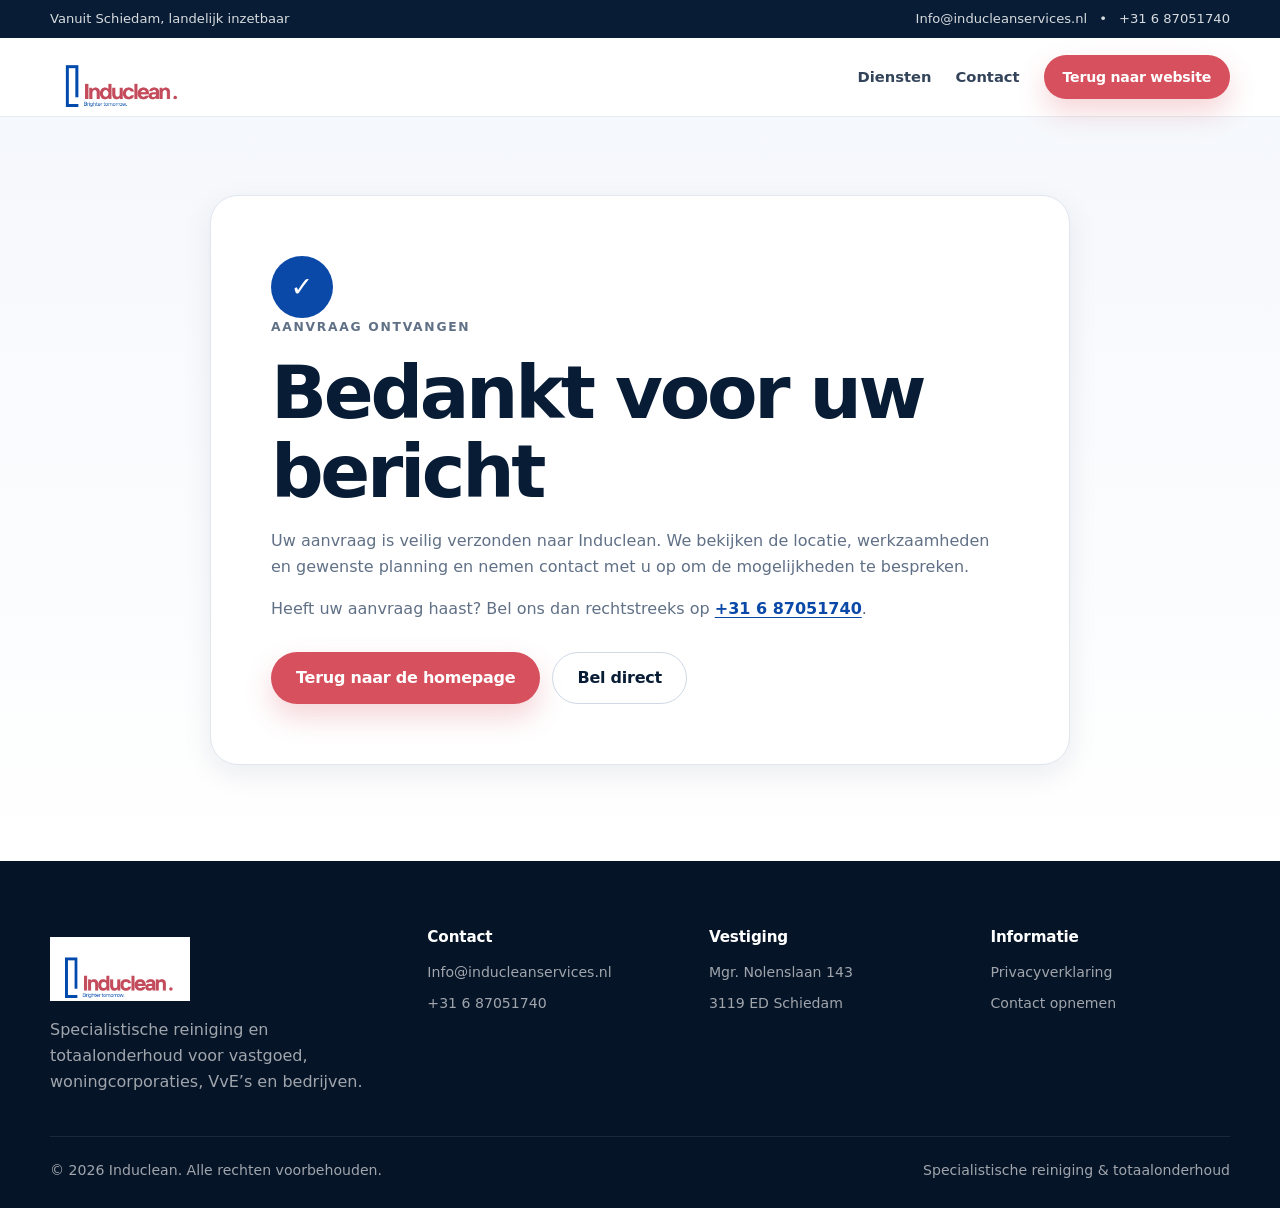
==== bedankt.html @ 6f1c7cc9 "Voeg dienstpagina's en echt formulier toe Vijf dienstpagina's, formulierflow, privacyverklaring, sit" ====
<!doctype html>
<html lang="nl">
<head>
  <meta charset="utf-8">
  <meta name="viewport" content="width=device-width, initial-scale=1">
  <title>Bedankt voor uw aanvraag | Induclean</title>
  <meta name="description" content="Uw aanvraag is ontvangen door Induclean.">
  <meta name="robots" content="noindex, nofollow">
  <meta name="theme-color" content="#083f98">
  <link rel="icon" href="assets/induclean-logo.png" type="image/png">
  <link rel="stylesheet" href="styles.css">
</head>
<body>
  <a class="skip-link" href="#main">Ga naar de inhoud</a>

  <div class="topbar">
    <div class="container topbar-inner">
      <span>Vanuit Schiedam, landelijk inzetbaar</span>
      <div>
        <a href="mailto:info@inducleanservices.nl">Info@inducleanservices.nl</a>
        <span aria-hidden="true">•</span>
        <a href="tel:+31687051740">+31 6 87051740</a>
      </div>
    </div>
  </div>

  <header class="site-header" id="top">
    <nav class="navbar container" aria-label="Hoofdnavigatie">
      <a class="brand" href="index.html" aria-label="Induclean home">
        <img src="assets/induclean-logo.png" width="240" height="110" alt="Induclean">
      </a>
      <button class="menu-toggle" type="button" aria-label="Menu openen" aria-expanded="false" aria-controls="main-menu">
        <span></span><span></span><span></span>
      </button>
      <div class="nav-links" id="main-menu">
        <a href="index.html#diensten">Diensten</a>
        <a href="index.html#contact">Contact</a>
        <a class="btn btn-small btn-primary" href="index.html">Terug naar website</a>
      </div>
    </nav>
  </header>

  <main class="subpage-main" id="main">
    <div class="container">
      <article class="subpage-card">
        <div class="success-mark" aria-hidden="true">✓</div>
        <p class="eyebrow">Aanvraag ontvangen</p>
        <h1>Bedankt voor uw bericht</h1>
        <p>Uw aanvraag is veilig verzonden naar Induclean. We bekijken de locatie, werkzaamheden en gewenste planning en nemen contact met u op om de mogelijkheden te bespreken.</p>
        <p>Heeft uw aanvraag haast? Bel ons dan rechtstreeks op <a href="tel:+31687051740">+31 6 87051740</a>.</p>
        <div class="subpage-actions">
          <a class="btn btn-primary" href="index.html">Terug naar de homepage</a>
          <a class="btn btn-secondary" href="tel:+31687051740">Bel direct</a>
        </div>
      </article>
    </div>
  </main>

  <footer class="site-footer">
    <div class="container footer-grid">
      <div class="footer-about">
        <a class="brand footer-brand" href="index.html" aria-label="Induclean home">
          <img src="assets/induclean-logo.png" width="240" height="110" alt="Induclean">
        </a>
        <p>Specialistische reiniging en totaalonderhoud voor vastgoed, woningcorporaties, VvE’s en bedrijven.</p>
      </div>
      <div>
        <h3>Contact</h3>
        <a href="mailto:info@inducleanservices.nl">Info@inducleanservices.nl</a>
        <a href="tel:+31687051740">+31 6 87051740</a>
      </div>
      <div>
        <h3>Vestiging</h3>
        <span>Mgr. Nolenslaan 143</span>
        <span>3119 ED Schiedam</span>
      </div>
      <div>
        <h3>Informatie</h3>
        <a href="privacy.html">Privacyverklaring</a>
        <a href="index.html#contact">Contact opnemen</a>
      </div>
    </div>
    <div class="container footer-bottom">
      <span>© <span id="year"></span> Induclean. Alle rechten voorbehouden.</span>
      <span>Specialistische reiniging & totaalonderhoud</span>
    </div>
  </footer>

  <a class="mobile-call" href="tel:+31687051740" aria-label="Bel Induclean">Bel direct</a>
  <script src="script.js"></script>
</body>
</html>
---- styles.css ----
:root {
  --blue: #0a49a8;
  --blue-dark: #07377f;
  --blue-soft: #eaf2ff;
  --red: #d6505d;
  --red-dark: #b93d49;
  --navy: #081d35;
  --ink: #14253a;
  --muted: #607086;
  --line: #dfe6ef;
  --surface: #f5f8fc;
  --white: #ffffff;
  --shadow-sm: 0 10px 30px rgba(8, 29, 53, 0.08);
  --shadow-lg: 0 30px 70px rgba(8, 29, 53, 0.16);
  --radius: 24px;
}

* { box-sizing: border-box; }

html { scroll-behavior: smooth; }

body {
  margin: 0;
  color: var(--ink);
  background: var(--white);
  font-family: Inter, ui-sans-serif, system-ui, -apple-system, BlinkMacSystemFont, "Segoe UI", sans-serif;
  line-height: 1.62;
  -webkit-font-smoothing: antialiased;
}

body.menu-open { overflow: hidden; }
a { color: inherit; text-decoration: none; }
img { display: block; max-width: 100%; }
button, input, select, textarea { font: inherit; }
section[id], article[id] { scroll-margin-top: 120px; }

.container {
  width: min(1180px, calc(100% - 48px));
  margin-inline: auto;
}

.section { padding: 104px 0; }

.skip-link {
  position: fixed;
  z-index: 100;
  top: 12px;
  left: 12px;
  transform: translateY(-150%);
  padding: 10px 16px;
  border-radius: 10px;
  color: var(--white);
  background: var(--navy);
}

.skip-link:focus { transform: translateY(0); }

.topbar {
  color: rgba(255, 255, 255, 0.84);
  background: var(--navy);
  font-size: 0.82rem;
}

.topbar-inner {
  min-height: 38px;
  display: flex;
  align-items: center;
  justify-content: space-between;
  gap: 18px;
}

.topbar-inner div { display: flex; align-items: center; gap: 12px; }
.topbar a:hover { color: var(--white); }

.site-header {
  position: sticky;
  z-index: 50;
  top: 0;
  border-bottom: 1px solid rgba(223, 230, 239, 0.8);
  background: rgba(255, 255, 255, 0.94);
  backdrop-filter: blur(16px);
  transition: box-shadow 180ms ease;
}

.site-header.scrolled { box-shadow: 0 10px 35px rgba(8, 29, 53, 0.08); }

.navbar {
  min-height: 78px;
  display: flex;
  align-items: center;
  justify-content: space-between;
  gap: 30px;
}

.brand {
  width: 145px;
  height: auto;
  display: flex;
  align-items: center;
  flex: 0 0 auto;
}

.brand img { width: 100%; height: auto; }

.nav-links {
  display: flex;
  align-items: center;
  gap: 24px;
  color: #33445a;
  font-size: 0.92rem;
  font-weight: 750;
}

.nav-links a:not(.btn) { position: relative; }
.nav-links a:not(.btn)::after {
  content: "";
  position: absolute;
  left: 0;
  right: 100%;
  bottom: -6px;
  height: 2px;
  background: var(--red);
  transition: right 180ms ease;
}

.nav-links a:not(.btn):hover::after { right: 0; }

.menu-toggle {
  display: none;
  width: 44px;
  height: 44px;
  padding: 10px;
  border: 0;
  border-radius: 12px;
  background: var(--surface);
  cursor: pointer;
}

.menu-toggle span {
  display: block;
  width: 24px;
  height: 2px;
  margin: 5px 0;
  border-radius: 999px;
  background: var(--navy);
  transition: transform 180ms ease, opacity 180ms ease;
}

.menu-toggle[aria-expanded="true"] span:nth-child(1) { transform: translateY(7px) rotate(45deg); }
.menu-toggle[aria-expanded="true"] span:nth-child(2) { opacity: 0; }
.menu-toggle[aria-expanded="true"] span:nth-child(3) { transform: translateY(-7px) rotate(-45deg); }

.btn {
  min-height: 52px;
  padding: 0 24px;
  border: 1px solid transparent;
  border-radius: 999px;
  display: inline-flex;
  align-items: center;
  justify-content: center;
  gap: 9px;
  font-weight: 800;
  letter-spacing: -0.015em;
  cursor: pointer;
  transition: transform 180ms ease, box-shadow 180ms ease, background 180ms ease;
}

.btn:hover { transform: translateY(-2px); }
.btn-primary { color: var(--white); background: var(--red); box-shadow: 0 13px 28px rgba(214, 80, 93, 0.24); }
.btn-primary:hover { background: var(--red-dark); box-shadow: 0 16px 34px rgba(214, 80, 93, 0.3); }
.btn-secondary { border-color: #cfd9e6; color: var(--navy); background: rgba(255, 255, 255, 0.8); }
.btn-secondary:hover { border-color: var(--blue); background: var(--white); }
.btn-small { min-height: 44px; padding-inline: 18px; font-size: 0.88rem; }
.btn-icon { font-size: 1.1rem; }

.eyebrow {
  margin: 0 0 15px;
  color: var(--blue);
  font-size: 0.77rem;
  font-weight: 850;
  letter-spacing: 0.14em;
  text-transform: uppercase;
}

h1, h2, h3 {
  margin: 0;
  color: var(--navy);
  line-height: 1.08;
  letter-spacing: -0.045em;
}

h1 { font-size: clamp(3rem, 5.7vw, 5.3rem); }
h2 { font-size: clamp(2.2rem, 4vw, 3.7rem); }
h3 { font-size: 1.35rem; }

.hero {
  position: relative;
  min-height: 720px;
  display: grid;
  align-items: center;
  overflow: hidden;
  background:
    radial-gradient(circle at 0% 0%, rgba(10, 73, 168, 0.12), transparent 34%),
    linear-gradient(130deg, #ffffff 0%, #f7faff 66%, #edf4ff 100%);
}

.hero-shape {
  position: absolute;
  right: -14vw;
  top: 5%;
  width: 44vw;
  height: 44vw;
  border: 1px solid rgba(10, 73, 168, 0.13);
  border-radius: 50%;
  box-shadow: 0 0 0 70px rgba(10, 73, 168, 0.025), 0 0 0 140px rgba(10, 73, 168, 0.02);
}

.hero-grid {
  position: relative;
  z-index: 1;
  display: grid;
  grid-template-columns: 1.05fr 0.95fr;
  gap: clamp(48px, 7vw, 92px);
  align-items: center;
}

.hero-content { max-width: 680px; }
.hero h1 { max-width: 720px; }

.hero-copy {
  max-width: 660px;
  margin: 26px 0 32px;
  color: var(--muted);
  font-size: clamp(1.06rem, 1.5vw, 1.22rem);
}

.hero-actions { display: flex; gap: 12px; flex-wrap: wrap; }

.hero-points {
  margin: 30px 0 0;
  padding: 0;
  display: flex;
  flex-wrap: wrap;
  gap: 12px 22px;
  list-style: none;
  color: #40536b;
  font-size: 0.91rem;
  font-weight: 700;
}

.hero-points li { position: relative; padding-left: 20px; }
.hero-points li::before {
  content: "";
  position: absolute;
  left: 0;
  top: 0.58em;
  width: 8px;
  height: 8px;
  border-radius: 50%;
  background: var(--blue);
}

.hero-visual {
  position: relative;
  min-height: 530px;
}

.hero-visual::before {
  content: "";
  position: absolute;
  inset: 26px -24px -26px 24px;
  border-radius: 32px;
  background: var(--blue);
  opacity: 0.1;
}

.hero-visual > img {
  position: absolute;
  inset: 0;
  width: 100%;
  height: 100%;
  border-radius: 32px 32px 96px 32px;
  object-fit: cover;
  box-shadow: var(--shadow-lg);
}

.visual-card {
  position: absolute;
  z-index: 2;
  min-width: 170px;
  padding: 16px 18px;
  border: 1px solid rgba(223, 230, 239, 0.9);
  border-radius: 18px;
  background: rgba(255, 255, 255, 0.94);
  box-shadow: var(--shadow-sm);
  backdrop-filter: blur(14px);
}

.visual-card strong, .visual-card span { display: block; }
.visual-card strong { color: var(--navy); }
.visual-card span { color: var(--muted); font-size: 0.84rem; }
.visual-card-top { top: 32px; left: -42px; }
.visual-card-bottom { right: -28px; bottom: 34px; display: flex; align-items: center; gap: 10px; }
.visual-card-bottom strong { font-size: 0.9rem; }
.status-dot { width: 10px; height: 10px; border-radius: 50%; background: #21a56c; box-shadow: 0 0 0 5px rgba(33, 165, 108, 0.13); }

.service-nav { position: relative; z-index: 4; margin-top: -1px; border-top: 1px solid var(--line); border-bottom: 1px solid var(--line); background: var(--white); }
.service-nav-grid { display: grid; grid-template-columns: repeat(5, 1fr); }
.service-nav a { min-height: 92px; padding: 20px; display: flex; align-items: center; justify-content: center; gap: 10px; border-left: 1px solid var(--line); color: var(--navy); font-size: 0.94rem; font-weight: 800; text-align: center; transition: color 160ms ease, background 160ms ease; }
.service-nav a:last-child { border-right: 1px solid var(--line); }
.service-nav a:hover { color: var(--blue); background: var(--surface); }
.service-nav span { color: var(--red); font-size: 0.72rem; }

.intro-section { background: var(--white); }
.intro-grid { display: grid; grid-template-columns: 0.95fr 1.05fr; gap: clamp(44px, 8vw, 110px); align-items: start; }
.intro-copy p { margin: 0; color: var(--muted); font-size: 1.08rem; }
.intro-copy p + p { margin-top: 18px; }

.services-section { background: var(--surface); }

.section-heading {
  margin-bottom: 48px;
  display: grid;
  grid-template-columns: 1.15fr 0.85fr;
  gap: 60px;
  align-items: end;
}

.section-heading > p { margin: 0 0 4px; color: var(--muted); font-size: 1.05rem; }

.services-grid {
  display: grid;
  grid-template-columns: repeat(6, 1fr);
  gap: 18px;
}

.service-card {
  grid-column: span 2;
  min-height: 410px;
  padding: 30px;
  display: flex;
  flex-direction: column;
  justify-content: space-between;
  gap: 34px;
  border: 1px solid var(--line);
  border-radius: var(--radius);
  background: var(--white);
  box-shadow: 0 7px 22px rgba(8, 29, 53, 0.04);
}

.service-card:nth-child(4), .service-card:nth-child(5) { grid-column: span 3; }
.service-card-featured { border-top: 4px solid var(--blue); }
.service-card-dark { color: rgba(255,255,255,0.76); background: var(--navy); border-color: var(--navy); }
.service-card-dark h3 { color: var(--white); }

.service-number {
  width: 48px;
  height: 48px;
  display: grid;
  place-items: center;
  border-radius: 14px;
  color: var(--blue);
  background: var(--blue-soft);
  font-size: 0.8rem;
  font-weight: 900;
}

.service-card-dark .service-number { color: var(--white); background: rgba(255,255,255,0.1); }
.service-label { margin: 0 0 8px !important; color: var(--red) !important; font-size: 0.71rem !important; font-weight: 850; letter-spacing: 0.12em; text-transform: uppercase; }
.service-card h3 { margin-bottom: 14px; font-size: 1.6rem; }
.service-card p { margin: 0 0 18px; color: var(--muted); }
.service-card-dark p { color: rgba(255,255,255,0.7); }
.service-card ul { margin: 0; padding: 0; display: grid; gap: 8px; list-style: none; }
.service-card li { position: relative; padding-left: 20px; color: #43556b; font-size: 0.92rem; }
.service-card-dark li { color: rgba(255,255,255,0.78); }
.service-card li::before { content: ""; position: absolute; left: 0; top: 0.63em; width: 7px; height: 7px; border-radius: 50%; background: var(--red); }
.service-card .card-link { margin-top: 22px; color: var(--blue); font-size: 0.9rem; }
.service-card-dark .card-link { color: var(--white); }

.photo-story { background: var(--white); }
.photo-story-grid { min-height: 620px; display: grid; grid-template-columns: 1.35fr 0.65fr; gap: 18px; }
.photo-large, .photo-small-stack > div { position: relative; overflow: hidden; border-radius: 28px; }
.photo-large img, .photo-small-stack img { width: 100%; height: 100%; object-fit: cover; transition: transform 500ms ease; }
.photo-large:hover img, .photo-small-stack > div:hover img { transform: scale(1.025); }
.photo-small-stack { display: grid; grid-template-rows: 1fr 1fr; gap: 18px; }
.photo-small-stack > div { min-height: 0; }
.photo-small-stack span, .photo-caption { position: absolute; left: 18px; right: 18px; bottom: 18px; padding: 12px 14px; border: 1px solid rgba(255,255,255,0.25); border-radius: 14px; color: var(--white); background: rgba(8,29,53,0.75); backdrop-filter: blur(10px); font-size: 0.86rem; font-weight: 750; }
.photo-caption { left: 24px; right: auto; bottom: 24px; min-width: 220px; }
.photo-caption strong, .photo-caption span { position: static; display: block; padding: 0; border: 0; background: transparent; backdrop-filter: none; }
.photo-caption strong { font-size: 1.05rem; }
.photo-caption span { color: rgba(255,255,255,0.72); font-weight: 500; }

.audience-section { overflow: hidden; color: rgba(255,255,255,0.76); background: var(--navy); }
.audience-layout { display: grid; grid-template-columns: 0.82fr 1.18fr; gap: 70px; align-items: center; }
.audience-intro { max-width: 440px; }
.audience-intro h2 { color: var(--white); }
.audience-intro > p:not(.eyebrow) { color: rgba(255,255,255,0.65); font-size: 1.04rem; }
.text-link { margin-top: 18px; display: inline-flex; align-items: center; gap: 8px; color: var(--white); font-weight: 800; }
.text-link span { color: var(--red); }
.audience-grid { display: grid; grid-template-columns: repeat(2, 1fr); gap: 16px; }
.audience-card { min-height: 230px; padding: 25px; border: 1px solid rgba(255,255,255,0.11); border-radius: 22px; background: rgba(255,255,255,0.055); }
.audience-card.featured { background: rgba(10,73,168,0.28); border-color: rgba(120,170,241,0.26); }
.audience-card > span { display: block; margin-bottom: 44px; color: var(--red); font-size: 0.75rem; font-weight: 900; }
.audience-card h3 { color: var(--white); }
.audience-card p { margin: 12px 0 0; color: rgba(255,255,255,0.64); font-size: 0.92rem; }

.specialist-section { background: var(--white); }
.specialist-heading { margin-bottom: 40px; }
.specialist-grid { display: grid; grid-template-columns: repeat(4, 1fr); gap: 16px; }
.specialist-card { overflow: hidden; border: 1px solid var(--line); border-radius: 22px; background: var(--white); box-shadow: var(--shadow-sm); }
.specialist-card img { width: 100%; height: 220px; object-fit: cover; }
.specialist-card:nth-child(2) img { object-position: left center; }
.specialist-card:nth-child(4) img { object-position: center 80%; }
.specialist-card div { padding: 22px; }
.specialist-card h3 { font-size: 1.18rem; }
.specialist-card p { margin: 10px 0 0; color: var(--muted); font-size: 0.9rem; }
.specialist-note { margin-top: 24px; padding: 20px 24px; display: flex; align-items: center; flex-wrap: wrap; gap: 10px 16px; border-radius: 18px; background: var(--surface); color: var(--muted); font-size: 0.9rem; }
.specialist-note strong { color: var(--navy); }
.specialist-note span { position: relative; padding-left: 14px; }
.specialist-note span::before { content: ""; position: absolute; left: 0; top: 0.67em; width: 5px; height: 5px; border-radius: 50%; background: var(--red); }

.process-section { background: var(--surface); }
.process-grid { margin: 0; padding: 0; display: grid; grid-template-columns: repeat(4, 1fr); gap: 16px; list-style: none; counter-reset: steps; }
.process-grid li { min-height: 250px; padding: 26px; border: 1px solid var(--line); border-radius: 22px; background: var(--white); }
.process-grid span { width: 42px; height: 42px; margin-bottom: 42px; display: grid; place-items: center; border-radius: 50%; color: var(--white); background: var(--blue); font-size: 0.75rem; font-weight: 900; }
.process-grid h3 { font-size: 1.2rem; }
.process-grid p { margin: 10px 0 0; color: var(--muted); font-size: 0.92rem; }

.contact-section { background: linear-gradient(180deg, var(--surface), var(--white)); }
.contact-card { padding: 56px; display: grid; grid-template-columns: 0.9fr 1.1fr; gap: 64px; border-radius: 34px; color: rgba(255,255,255,0.75); background: var(--navy); box-shadow: var(--shadow-lg); }
.contact-copy h2 { color: var(--white); }
.contact-copy > p:not(.eyebrow) { margin: 20px 0 0; color: rgba(255,255,255,0.68); font-size: 1.02rem; }
.contact-details { margin-top: 30px; display: grid; grid-template-columns: repeat(2, 1fr); gap: 12px; }
.contact-details > * { min-height: 100px; padding: 16px; border: 1px solid rgba(255,255,255,0.1); border-radius: 16px; background: rgba(255,255,255,0.055); }
.contact-details span, .contact-details strong { display: block; }
.contact-details span { color: rgba(255,255,255,0.5); font-size: 0.75rem; font-weight: 750; text-transform: uppercase; letter-spacing: 0.08em; }
.contact-details strong { margin-top: 7px; color: var(--white); font-size: 0.93rem; line-height: 1.45; }
.contact-details a:hover { border-color: rgba(255,255,255,0.25); }
.certification-line { margin-top: 16px; display: flex; flex-wrap: wrap; gap: 8px; }
.certification-line span { padding: 7px 10px; border-radius: 999px; color: rgba(255,255,255,0.7); background: rgba(255,255,255,0.07); font-size: 0.74rem; font-weight: 700; }

.contact-form { padding: 28px; display: grid; gap: 15px; border-radius: 24px; color: var(--ink); background: var(--white); }
.form-row { display: grid; grid-template-columns: repeat(2, 1fr); gap: 12px; }
.contact-form label { display: grid; gap: 6px; color: var(--navy); font-size: 0.84rem; font-weight: 800; }
.contact-form input, .contact-form select, .contact-form textarea { width: 100%; border: 1px solid #d9e1eb; border-radius: 12px; padding: 12px 13px; color: var(--ink); background: var(--white); outline: none; transition: border 150ms ease, box-shadow 150ms ease; }
.contact-form textarea { resize: vertical; min-height: 118px; }
.contact-form input:focus, .contact-form select:focus, .contact-form textarea:focus { border-color: var(--blue); box-shadow: 0 0 0 4px rgba(10,73,168,0.1); }
.contact-form .btn { width: 100%; border: 0; }
.contact-form .btn:disabled { cursor: wait; opacity: 0.72; }
.form-note { margin: -2px 0 0; color: var(--muted); font-size: 0.76rem; text-align: center; }
.hp-field { display: none !important; }
.contact-form .privacy-check { display: flex; grid-template-columns: none; align-items: flex-start; gap: 10px; color: var(--muted); font-size: 0.77rem; font-weight: 550; line-height: 1.5; }
.contact-form .privacy-check input { width: 18px; height: 18px; margin: 1px 0 0; flex: 0 0 auto; accent-color: var(--blue); box-shadow: none; }
.contact-form .privacy-check a { color: var(--blue); font-weight: 800; text-decoration: underline; text-underline-offset: 2px; }

.site-footer { padding: 68px 0 26px; color: rgba(255,255,255,0.62); background: #061427; }
.footer-grid { display: grid; grid-template-columns: 1.4fr repeat(3, 1fr); gap: 42px; }
.footer-brand { width: 140px; height: auto; overflow: visible; border-radius: 3px; }
.footer-about p { max-width: 330px; margin: 16px 0 0; }
.site-footer h3 { margin-bottom: 16px; color: var(--white); font-size: 0.95rem; letter-spacing: -0.01em; }
.site-footer a, .site-footer span { display: block; margin: 8px 0; font-size: 0.88rem; }
.site-footer a:hover { color: var(--white); }
.footer-bottom { margin-top: 42px; padding-top: 22px; display: flex; justify-content: space-between; gap: 20px; border-top: 1px solid rgba(255,255,255,0.09); }
.footer-bottom span, .footer-bottom span span { display: inline; margin: 0; }
.footer-legal { display: flex; align-items: center; justify-content: flex-end; flex-wrap: wrap; gap: 8px 18px; }
.footer-legal a, .footer-legal span { display: inline; margin: 0; }
.footer-legal a { color: rgba(255,255,255,0.78); text-decoration: underline; text-underline-offset: 3px; }
.subpage-main { min-height: 66vh; padding: 78px 0 96px; background: linear-gradient(180deg, var(--surface), var(--white)); }
.subpage-card { max-width: 860px; margin: 0 auto; padding: clamp(28px, 5vw, 60px); border: 1px solid var(--line); border-radius: 28px; background: var(--white); box-shadow: var(--shadow-sm); }
.subpage-card h1 { margin-top: 8px; font-size: clamp(2.2rem, 6vw, 4.6rem); }
.subpage-card h2 { margin-top: 38px; font-size: clamp(1.35rem, 3vw, 2rem); }
.subpage-card p, .subpage-card li { color: var(--muted); }
.subpage-card ul { padding-left: 20px; }
.subpage-card a:not(.btn) { color: var(--blue); font-weight: 750; text-decoration: underline; text-underline-offset: 3px; }
.subpage-actions { margin-top: 30px; display: flex; flex-wrap: wrap; gap: 12px; }
.success-mark { width: 62px; height: 62px; display: grid; place-items: center; border-radius: 50%; color: var(--white); background: var(--blue); font-size: 1.7rem; font-weight: 900; }
.legal-meta { margin-top: -4px; font-size: 0.82rem; }

.service-page-main { overflow: hidden; }
.service-page-hero {
  position: relative;
  padding: 86px 0 92px;
  background:
    radial-gradient(circle at 0% 0%, rgba(10, 73, 168, 0.11), transparent 34%),
    linear-gradient(130deg, #ffffff 0%, #f7faff 66%, #edf4ff 100%);
}
.service-page-hero-grid { display: grid; grid-template-columns: 1fr 0.9fr; gap: clamp(46px, 7vw, 90px); align-items: center; }
.service-breadcrumb { margin: 0 0 22px; color: var(--muted); font-size: 0.84rem; font-weight: 700; }
.service-breadcrumb a { color: var(--blue); }
.service-page-hero h1 { max-width: 760px; font-size: clamp(2.8rem, 5.4vw, 5rem); }
.service-page-lead { max-width: 680px; margin: 25px 0 30px; color: var(--muted); font-size: clamp(1.03rem, 1.5vw, 1.2rem); }
.service-page-points { margin: 28px 0 0; padding: 0; display: flex; flex-wrap: wrap; gap: 10px; list-style: none; }
.service-page-points li { padding: 8px 12px; border: 1px solid var(--line); border-radius: 999px; color: #40536b; background: rgba(255,255,255,0.8); font-size: 0.82rem; font-weight: 750; }
.service-page-media { position: relative; min-height: 500px; }
.service-page-media::before { content: ""; position: absolute; inset: 24px -22px -24px 22px; border-radius: 30px; background: rgba(10,73,168,0.1); }
.service-page-media > img { position: absolute; inset: 0; width: 100%; height: 100%; border-radius: 30px 30px 84px 30px; object-fit: cover; box-shadow: var(--shadow-lg); }
.service-page-media .visual-card { left: -28px; top: 30px; }
.service-page-graphic { min-height: 500px; padding: 48px; display: flex; flex-direction: column; justify-content: space-between; border-radius: 30px 30px 84px 30px; color: rgba(255,255,255,0.75); background: var(--navy); box-shadow: var(--shadow-lg); }
.service-page-graphic strong { color: var(--white); font-size: clamp(5rem, 11vw, 9rem); line-height: 0.9; letter-spacing: -0.08em; }
.service-page-graphic p { max-width: 390px; margin: 0; font-size: 1.05rem; }
.service-page-graphic ul { margin: 22px 0 0; padding: 0; display: flex; flex-wrap: wrap; gap: 8px; list-style: none; }
.service-page-graphic li { padding: 8px 11px; border: 1px solid rgba(255,255,255,0.14); border-radius: 999px; background: rgba(255,255,255,0.06); font-size: 0.78rem; font-weight: 700; }
.service-intro-grid { display: grid; grid-template-columns: 0.8fr 1.2fr; gap: clamp(40px, 8vw, 100px); align-items: start; }
.service-intro-grid > div:last-child { color: var(--muted); font-size: 1.06rem; }
.service-intro-grid > div:last-child p { margin-top: 0; }
.service-offer-section { background: var(--surface); }
.service-offer-grid { display: grid; grid-template-columns: repeat(3, 1fr); gap: 16px; }
.service-offer-card { min-height: 250px; padding: 25px; border: 1px solid var(--line); border-radius: 22px; background: var(--white); box-shadow: 0 7px 22px rgba(8,29,53,0.04); }
.service-offer-card span { width: 38px; height: 38px; margin-bottom: 40px; display: grid; place-items: center; border-radius: 12px; color: var(--blue); background: var(--blue-soft); font-size: 0.72rem; font-weight: 900; }
.service-offer-card h3 { font-size: 1.18rem; }
.service-offer-card p { margin: 11px 0 0; color: var(--muted); font-size: 0.9rem; }
.service-value-section { color: rgba(255,255,255,0.7); background: var(--navy); }
.service-value-section h2 { color: var(--white); }
.service-value-grid { margin-top: 38px; display: grid; grid-template-columns: repeat(3, 1fr); gap: 16px; }
.service-value-card { padding: 25px; border: 1px solid rgba(255,255,255,0.11); border-radius: 20px; background: rgba(255,255,255,0.055); }
.service-value-card strong { display: block; margin-bottom: 9px; color: var(--white); font-size: 1.06rem; }
.service-value-card p { margin: 0; }
.service-related-grid { display: grid; grid-template-columns: repeat(4, 1fr); gap: 14px; }
.service-related-card { min-height: 170px; padding: 22px; display: flex; flex-direction: column; justify-content: space-between; border: 1px solid var(--line); border-radius: 20px; background: var(--white); transition: transform 180ms ease, border-color 180ms ease, box-shadow 180ms ease; }
.service-related-card:hover { transform: translateY(-3px); border-color: rgba(10,73,168,0.36); box-shadow: var(--shadow-sm); }
.service-related-card span { color: var(--red); font-size: 0.72rem; font-weight: 900; }
.service-related-card strong { color: var(--navy); font-size: 1.08rem; }
.service-cta { padding: 72px 0; background: var(--surface); }
.service-cta-card { padding: clamp(30px, 5vw, 58px); display: grid; grid-template-columns: 1.2fr 0.8fr; gap: 40px; align-items: center; border-radius: 30px; color: rgba(255,255,255,0.68); background: var(--blue); box-shadow: var(--shadow-lg); }
.service-cta-card h2 { color: var(--white); font-size: clamp(2rem, 4vw, 3.4rem); }
.service-cta-card p { max-width: 650px; margin: 16px 0 0; }
.service-cta-actions { display: flex; justify-content: flex-end; flex-wrap: wrap; gap: 10px; }
.service-cta .btn-primary { color: var(--navy); background: var(--white); box-shadow: none; }
.service-cta .btn-primary:hover { background: #f2f6fb; }
.service-cta .btn-secondary { border-color: rgba(255,255,255,0.26); color: var(--white); background: rgba(255,255,255,0.08); }
.mobile-call { display: none; }

@media (max-width: 1080px) {
  .nav-links { gap: 16px; font-size: 0.86rem; }
  .specialist-grid { grid-template-columns: repeat(2, 1fr); }
  .audience-layout { gap: 44px; }
  .contact-card { padding: 44px; gap: 40px; }
  .service-page-hero-grid { gap: 44px; }
  .service-related-grid { grid-template-columns: repeat(2, 1fr); }
}

@media (max-width: 900px) {
  .section { padding: 82px 0; }
  .topbar { display: none; }
  .menu-toggle { display: block; }
  .nav-links {
    position: absolute;
    top: 78px;
    left: 24px;
    right: 24px;
    max-height: calc(100vh - 100px);
    padding: 15px;
    display: none;
    flex-direction: column;
    align-items: stretch;
    gap: 0;
    overflow: auto;
    border: 1px solid var(--line);
    border-radius: 20px;
    background: var(--white);
    box-shadow: var(--shadow-lg);
  }
  .nav-links.open { display: flex; }
  .nav-links a { padding: 12px 10px; }
  .nav-links a:not(.btn)::after { display: none; }
  .nav-links .btn { margin-top: 8px; }
  .hero { min-height: auto; }
  .hero-grid, .intro-grid, .audience-layout, .contact-card { grid-template-columns: 1fr; }
  .hero-grid { gap: 52px; }
  .hero-content { max-width: 760px; }
  .hero-visual { min-height: 500px; }
  .service-nav-grid { grid-template-columns: repeat(3, 1fr); }
  .service-nav a { min-height: 72px; border-bottom: 1px solid var(--line); }
  .service-nav a:nth-child(4) { border-left: 1px solid var(--line); }
  .services-grid { grid-template-columns: repeat(2, 1fr); }
  .service-card, .service-card:nth-child(4), .service-card:nth-child(5) { grid-column: auto; }
  .service-card:last-child { grid-column: span 2; }
  .photo-story-grid { min-height: 520px; grid-template-columns: 1.1fr 0.9fr; }
  .section-heading { grid-template-columns: 1fr; gap: 22px; }
  .audience-intro { max-width: 680px; }
  .process-grid { grid-template-columns: repeat(2, 1fr); }
  .contact-details { grid-template-columns: repeat(2, 1fr); }
  .footer-grid { grid-template-columns: repeat(2, 1fr); }
  .service-page-hero-grid, .service-intro-grid, .service-cta-card { grid-template-columns: 1fr; }
  .service-page-media, .service-page-graphic { min-height: 440px; }
  .service-offer-grid { grid-template-columns: repeat(2, 1fr); }
  .service-value-grid { grid-template-columns: 1fr; }
  .service-cta-actions { justify-content: flex-start; }
}

@media (max-width: 640px) {
  .container { width: min(100% - 28px, 1180px); }
  .section { padding: 68px 0; }
  .navbar { min-height: 72px; }
  .brand { width: 128px; height: auto; }
  .footer-brand { width: 132px; }
  .nav-links { top: 72px; left: 14px; right: 14px; }
  h1 { font-size: clamp(2.65rem, 13vw, 3.65rem); }
  h2 { font-size: clamp(2rem, 10vw, 2.75rem); }
  .hero { padding-top: 72px; }
  .hero-copy { margin-top: 20px; }
  .hero-actions .btn { width: 100%; }
  .hero-points { display: grid; }
  .hero-visual { min-height: 370px; margin-inline: 8px; }
  .hero-visual > img { border-radius: 24px 24px 64px 24px; }
  .visual-card { min-width: 150px; padding: 13px 15px; }
  .visual-card-top { top: 20px; left: -8px; }
  .visual-card-bottom { right: -8px; bottom: 22px; }
  .service-nav-grid { grid-template-columns: repeat(2, 1fr); }
  .service-nav a { padding: 14px 8px; font-size: 0.82rem; }
  .service-nav a:last-child { grid-column: span 2; }
  .services-grid, .audience-grid, .specialist-grid, .process-grid, .form-row { grid-template-columns: 1fr; }
  .service-card, .service-card:last-child { grid-column: auto; min-height: 365px; }
  .photo-story-grid { min-height: auto; grid-template-columns: 1fr; }
  .photo-large { height: 390px; }
  .photo-small-stack { grid-template-columns: repeat(2, 1fr); grid-template-rows: none; }
  .photo-small-stack > div { height: 230px; }
  .photo-small-stack span { left: 10px; right: 10px; bottom: 10px; padding: 10px; font-size: 0.74rem; }
  .photo-caption { left: 16px; bottom: 16px; }
  .audience-card { min-height: 210px; }
  .specialist-card img { height: 230px; }
  .specialist-note { align-items: flex-start; flex-direction: column; }
  .process-grid li { min-height: 230px; }
  .contact-card { width: min(100% - 16px, 1180px); padding: 26px 18px; border-radius: 24px; }
  .contact-details { grid-template-columns: 1fr; }
  .contact-form { padding: 20px 16px; }
  .footer-grid { grid-template-columns: 1fr; }
  .footer-bottom { padding-bottom: 54px; flex-direction: column; }
  .footer-legal { justify-content: flex-start; }
  .service-page-hero { padding: 58px 0 68px; }
  .service-page-media, .service-page-graphic { min-height: 360px; }
  .service-page-media .visual-card { left: -8px; }
  .service-page-graphic { padding: 28px; }
  .service-offer-grid, .service-related-grid { grid-template-columns: 1fr; }
  .service-offer-card { min-height: 220px; }
  .service-cta-actions .btn { width: 100%; }
  .mobile-call { position: fixed; z-index: 45; left: 14px; right: 14px; bottom: 12px; min-height: 48px; display: flex; align-items: center; justify-content: center; border-radius: 999px; color: var(--white); background: var(--red); box-shadow: 0 12px 30px rgba(8,29,53,0.3); font-weight: 850; }
}

@media (prefers-reduced-motion: reduce) {
  html { scroll-behavior: auto; }
  *, *::before, *::after { scroll-behavior: auto !important; transition-duration: 0.01ms !important; animation-duration: 0.01ms !important; animation-iteration-count: 1 !important; }
}
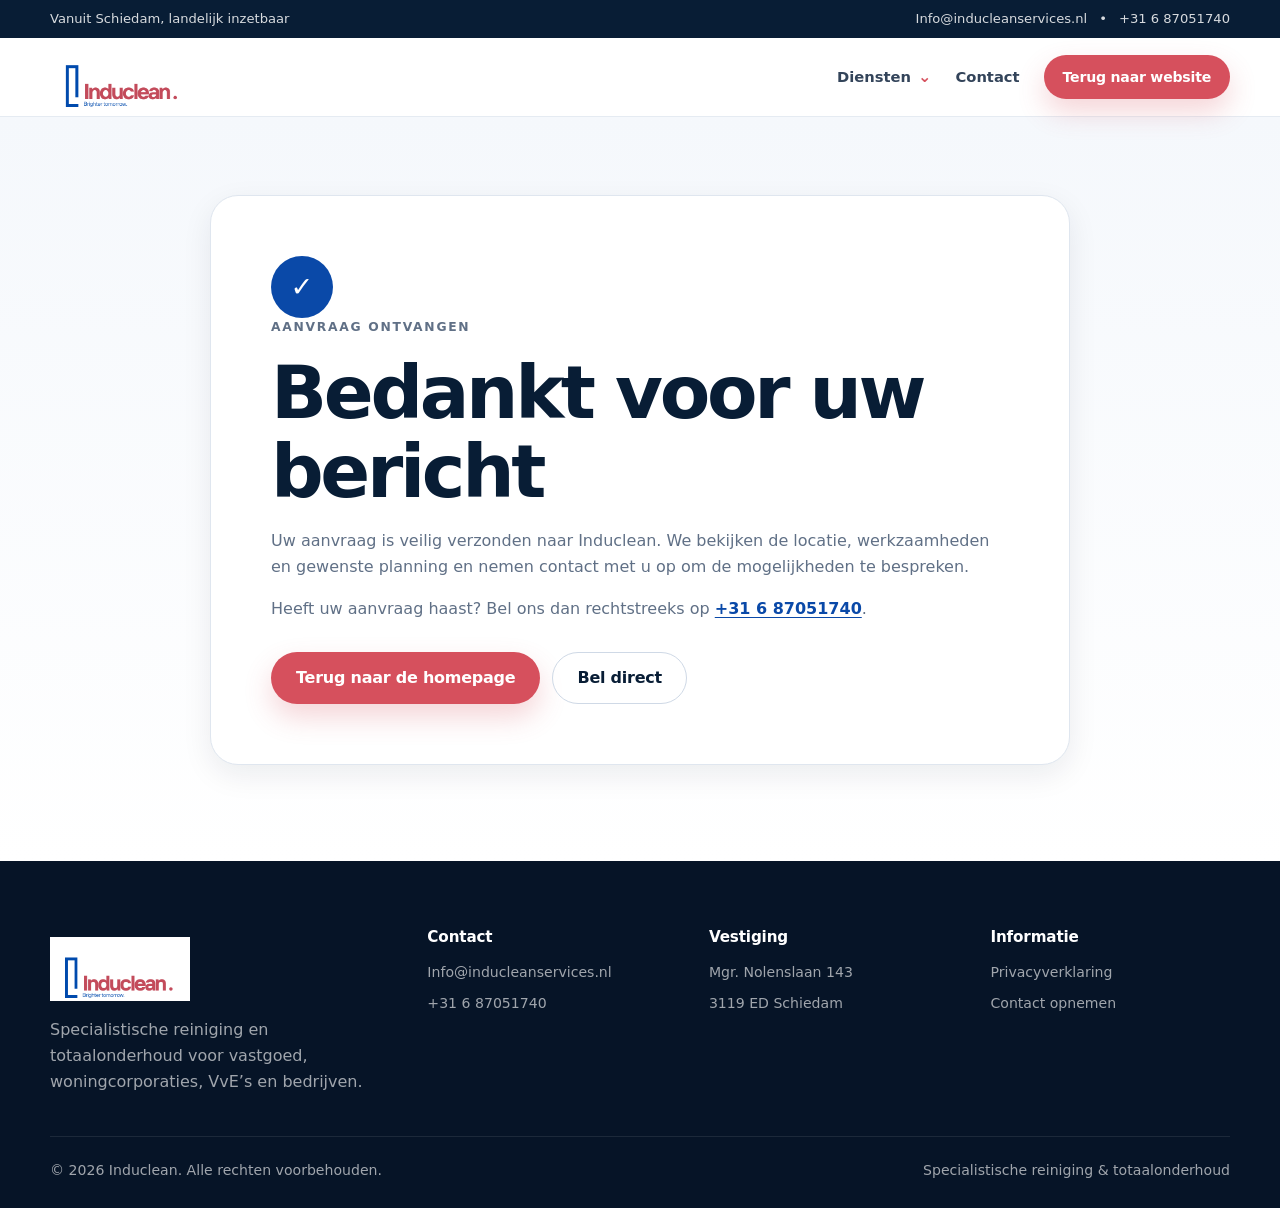
==== commit 7583be1e: "Maak dienstenmenu en kaarten volledig klikbaar" ====
--- a/bedankt.html
+++ b/bedankt.html
@@ -33,7 +33,16 @@
         <span></span><span></span><span></span>
       </button>
       <div class="nav-links" id="main-menu">
-        <a href="index.html#diensten">Diensten</a>
+        <div class="nav-dropdown">
+          <button class="nav-dropdown-toggle" type="button" aria-expanded="false" aria-controls="services-menu">Diensten <span aria-hidden="true">⌄</span></button>
+          <div class="nav-dropdown-menu" id="services-menu">
+            <a href="reiniging.html"><span>01</span>Reiniging</a>
+            <a href="steigerbouw.html"><span>02</span>Steigerbouw</a>
+            <a href="gevelonderhoud.html"><span>03</span>Gevelonderhoud</a>
+            <a href="vve-onderhoud.html"><span>04</span>VvE-onderhoud</a>
+            <a href="vastgoedonderhoud.html"><span>05</span>Vastgoedonderhoud</a>
+          </div>
+        </div>
         <a href="index.html#contact">Contact</a>
         <a class="btn btn-small btn-primary" href="index.html">Terug naar website</a>
       </div>
--- a/styles.css
+++ b/styles.css
@@ -125,6 +125,55 @@
 
 .nav-links a:not(.btn):hover::after { right: 0; }
 
+.nav-dropdown { position: relative; }
+.nav-dropdown-toggle {
+  padding: 8px 0;
+  display: inline-flex;
+  align-items: center;
+  gap: 7px;
+  border: 0;
+  color: inherit;
+  background: transparent;
+  font-weight: inherit;
+  cursor: pointer;
+}
+.nav-dropdown-toggle > span { color: var(--red); font-size: 1rem; line-height: 1; transition: transform 160ms ease; }
+.nav-dropdown.open .nav-dropdown-toggle > span { transform: rotate(180deg); }
+.nav-dropdown-menu {
+  position: absolute;
+  z-index: 70;
+  top: calc(100% + 14px);
+  left: -18px;
+  width: 275px;
+  padding: 8px;
+  display: grid;
+  gap: 2px;
+  visibility: hidden;
+  opacity: 0;
+  pointer-events: none;
+  transform: translateY(-8px);
+  border: 1px solid var(--line);
+  border-radius: 18px;
+  background: var(--white);
+  box-shadow: var(--shadow-lg);
+  transition: opacity 160ms ease, transform 160ms ease, visibility 160ms ease;
+}
+.nav-dropdown:hover .nav-dropdown-menu,
+.nav-dropdown:focus-within .nav-dropdown-menu,
+.nav-dropdown.open .nav-dropdown-menu { visibility: visible; opacity: 1; pointer-events: auto; transform: translateY(0); }
+.nav-links .nav-dropdown-menu a {
+  padding: 11px 12px;
+  display: flex;
+  align-items: center;
+  gap: 10px;
+  border-radius: 11px;
+  color: #33445a;
+  font-size: 0.85rem;
+}
+.nav-links .nav-dropdown-menu a:hover { color: var(--blue); background: var(--surface); }
+.nav-links .nav-dropdown-menu a::after { display: none; }
+.nav-dropdown-menu a > span { color: var(--red); font-size: 0.7rem; font-weight: 900; }
+
 .menu-toggle {
   display: none;
   width: 44px;
@@ -346,7 +395,11 @@
   border-radius: var(--radius);
   background: var(--white);
   box-shadow: 0 7px 22px rgba(8, 29, 53, 0.04);
-}
+  transition: transform 180ms ease, border-color 180ms ease, box-shadow 180ms ease;
+}
+
+a.service-card:hover { transform: translateY(-4px); border-color: rgba(10,73,168,0.34); box-shadow: var(--shadow-sm); }
+a.service-card:focus-visible { outline: 3px solid rgba(10,73,168,0.35); outline-offset: 4px; }
 
 .service-card:nth-child(4), .service-card:nth-child(5) { grid-column: span 3; }
 .service-card-featured { border-top: 4px solid var(--blue); }
@@ -564,6 +617,12 @@
   .nav-links a { padding: 12px 10px; }
   .nav-links a:not(.btn)::after { display: none; }
   .nav-links .btn { margin-top: 8px; }
+  .nav-dropdown-toggle { width: 100%; padding: 12px 10px; justify-content: space-between; border-radius: 11px; }
+  .nav-dropdown-toggle:hover, .nav-dropdown.open .nav-dropdown-toggle { color: var(--blue); background: var(--surface); }
+  .nav-dropdown-menu { position: static; width: auto; margin: 2px 0 8px; padding: 5px; display: none; visibility: visible; opacity: 1; pointer-events: auto; transform: none; border: 0; border-radius: 13px; background: var(--surface); box-shadow: none; }
+  .nav-dropdown:hover .nav-dropdown-menu, .nav-dropdown:focus-within .nav-dropdown-menu { display: none; }
+  .nav-dropdown.open .nav-dropdown-menu { display: grid; }
+  .nav-links .nav-dropdown-menu a { padding: 10px 12px; }
   .hero { min-height: auto; }
   .hero-grid, .intro-grid, .audience-layout, .contact-card { grid-template-columns: 1fr; }
   .hero-grid { gap: 52px; }
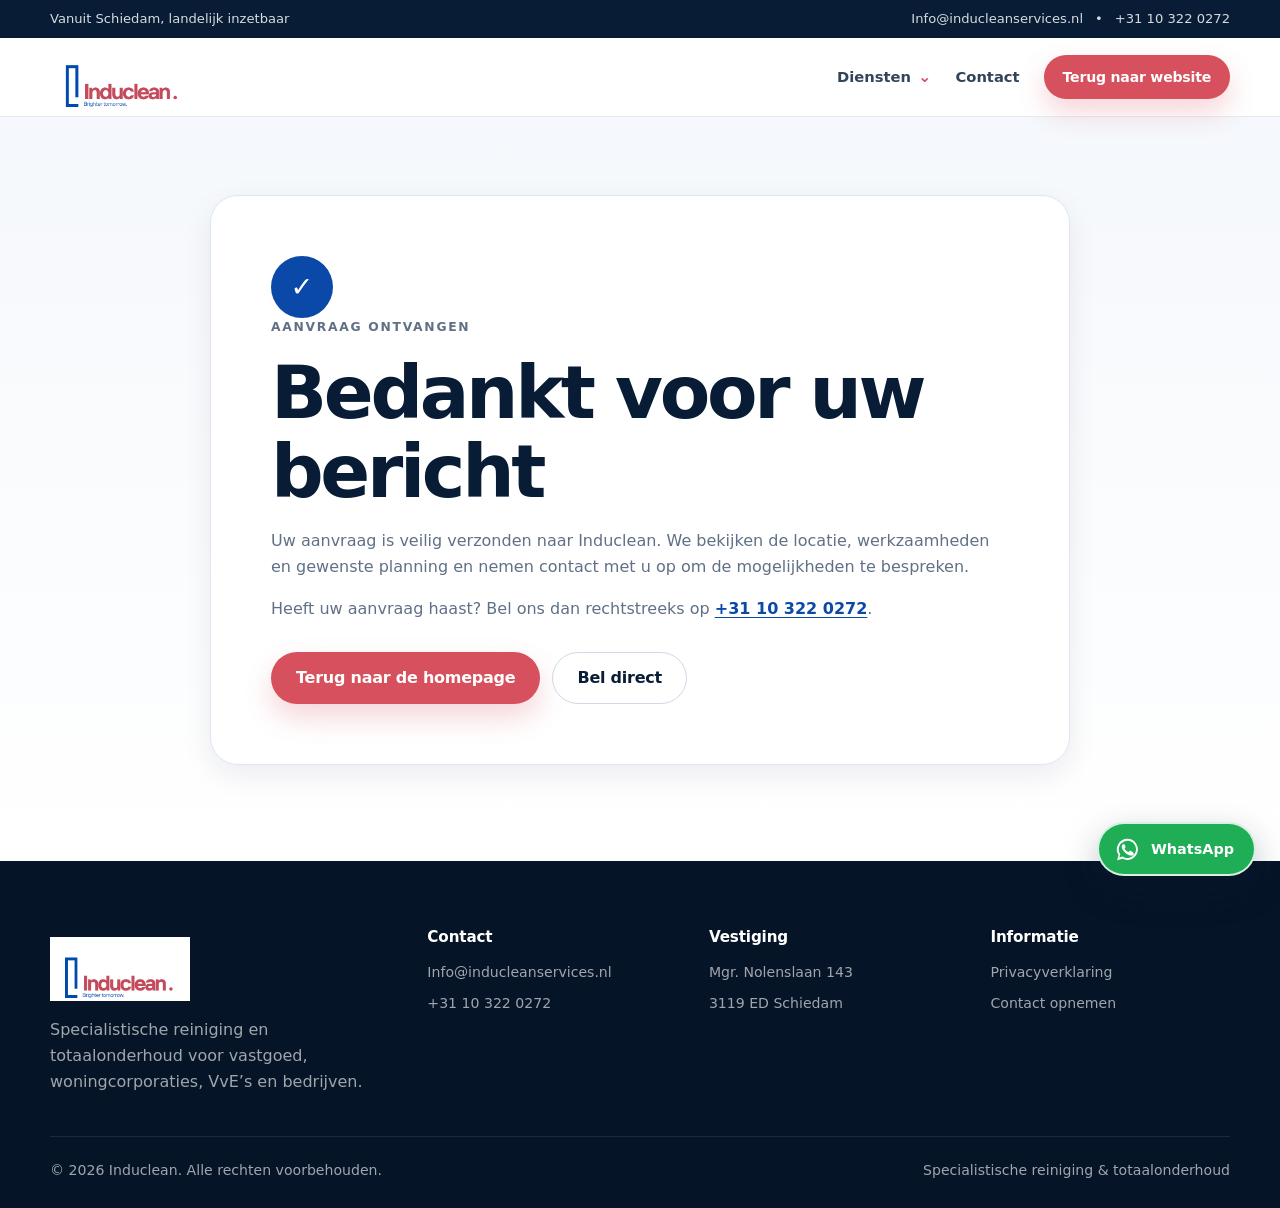
==== commit b2655fc9: "Vervang telefoonnummer door nieuw 010-nummer" ====
--- a/bedankt.html
+++ b/bedankt.html
@@ -19,7 +19,7 @@
       <div>
         <a href="mailto:info@inducleanservices.nl">Info@inducleanservices.nl</a>
         <span aria-hidden="true">•</span>
-        <a href="tel:+31687051740">+31 6 87051740</a>
+        <a href="tel:+31103220272">+31 10 322 0272</a>
       </div>
     </div>
   </div>
@@ -56,10 +56,10 @@
         <p class="eyebrow">Aanvraag ontvangen</p>
         <h1>Bedankt voor uw bericht</h1>
         <p>Uw aanvraag is veilig verzonden naar Induclean. We bekijken de locatie, werkzaamheden en gewenste planning en nemen contact met u op om de mogelijkheden te bespreken.</p>
-        <p>Heeft uw aanvraag haast? Bel ons dan rechtstreeks op <a href="tel:+31687051740">+31 6 87051740</a>.</p>
+        <p>Heeft uw aanvraag haast? Bel ons dan rechtstreeks op <a href="tel:+31103220272">+31 10 322 0272</a>.</p>
         <div class="subpage-actions">
           <a class="btn btn-primary" href="index.html">Terug naar de homepage</a>
-          <a class="btn btn-secondary" href="tel:+31687051740">Bel direct</a>
+          <a class="btn btn-secondary" href="tel:+31103220272">Bel direct</a>
         </div>
       </article>
     </div>
@@ -76,7 +76,7 @@
       <div>
         <h3>Contact</h3>
         <a href="mailto:info@inducleanservices.nl">Info@inducleanservices.nl</a>
-        <a href="tel:+31687051740">+31 6 87051740</a>
+        <a href="tel:+31103220272">+31 10 322 0272</a>
       </div>
       <div>
         <h3>Vestiging</h3>
@@ -95,7 +95,7 @@
     </div>
   </footer>
 
-  <a class="mobile-call" href="tel:+31687051740" aria-label="Bel Induclean">Bel direct</a>
+  <a class="mobile-call" href="tel:+31103220272" aria-label="Bel Induclean">Bel direct</a>
   <script src="script.js"></script>
 </body>
 </html>
--- a/styles.css
+++ b/styles.css
@@ -582,6 +582,30 @@
 .service-cta .btn-primary:hover { background: #f2f6fb; }
 .service-cta .btn-secondary { border-color: rgba(255,255,255,0.26); color: var(--white); background: rgba(255,255,255,0.08); }
 .mobile-call { display: none; }
+
+.whatsapp-float {
+  position: fixed;
+  z-index: 46;
+  right: 24px;
+  bottom: 24px;
+  min-height: 54px;
+  padding: 0 20px 0 15px;
+  display: flex;
+  align-items: center;
+  gap: 10px;
+  border: 2px solid rgba(255,255,255,0.82);
+  border-radius: 999px;
+  color: var(--white);
+  background: #1fae56;
+  box-shadow: 0 14px 34px rgba(8,29,53,0.28);
+  font-size: 0.9rem;
+  font-weight: 850;
+  line-height: 1;
+  transition: transform 180ms ease, background 180ms ease, box-shadow 180ms ease;
+}
+.whatsapp-float svg { width: 27px; height: 27px; flex: 0 0 27px; fill: currentColor; }
+.whatsapp-float:hover { transform: translateY(-3px); color: var(--white); background: #188d47; box-shadow: 0 18px 40px rgba(8,29,53,0.34); }
+.whatsapp-float:focus-visible { outline: 3px solid var(--navy); outline-offset: 3px; }
 
 @media (max-width: 1080px) {
   .nav-links { gap: 16px; font-size: 0.86rem; }
@@ -694,6 +718,8 @@
   .service-offer-card { min-height: 220px; }
   .service-cta-actions .btn { width: 100%; }
   .mobile-call { position: fixed; z-index: 45; left: 14px; right: 14px; bottom: 12px; min-height: 48px; display: flex; align-items: center; justify-content: center; border-radius: 999px; color: var(--white); background: var(--red); box-shadow: 0 12px 30px rgba(8,29,53,0.3); font-weight: 850; }
+  .whatsapp-float { right: 16px; bottom: 76px; width: 54px; min-height: 54px; padding: 0; justify-content: center; }
+  .whatsapp-float-label { position: absolute; width: 1px; height: 1px; padding: 0; margin: -1px; overflow: hidden; clip: rect(0, 0, 0, 0); white-space: nowrap; border: 0; }
 }
 
 @media (prefers-reduced-motion: reduce) {
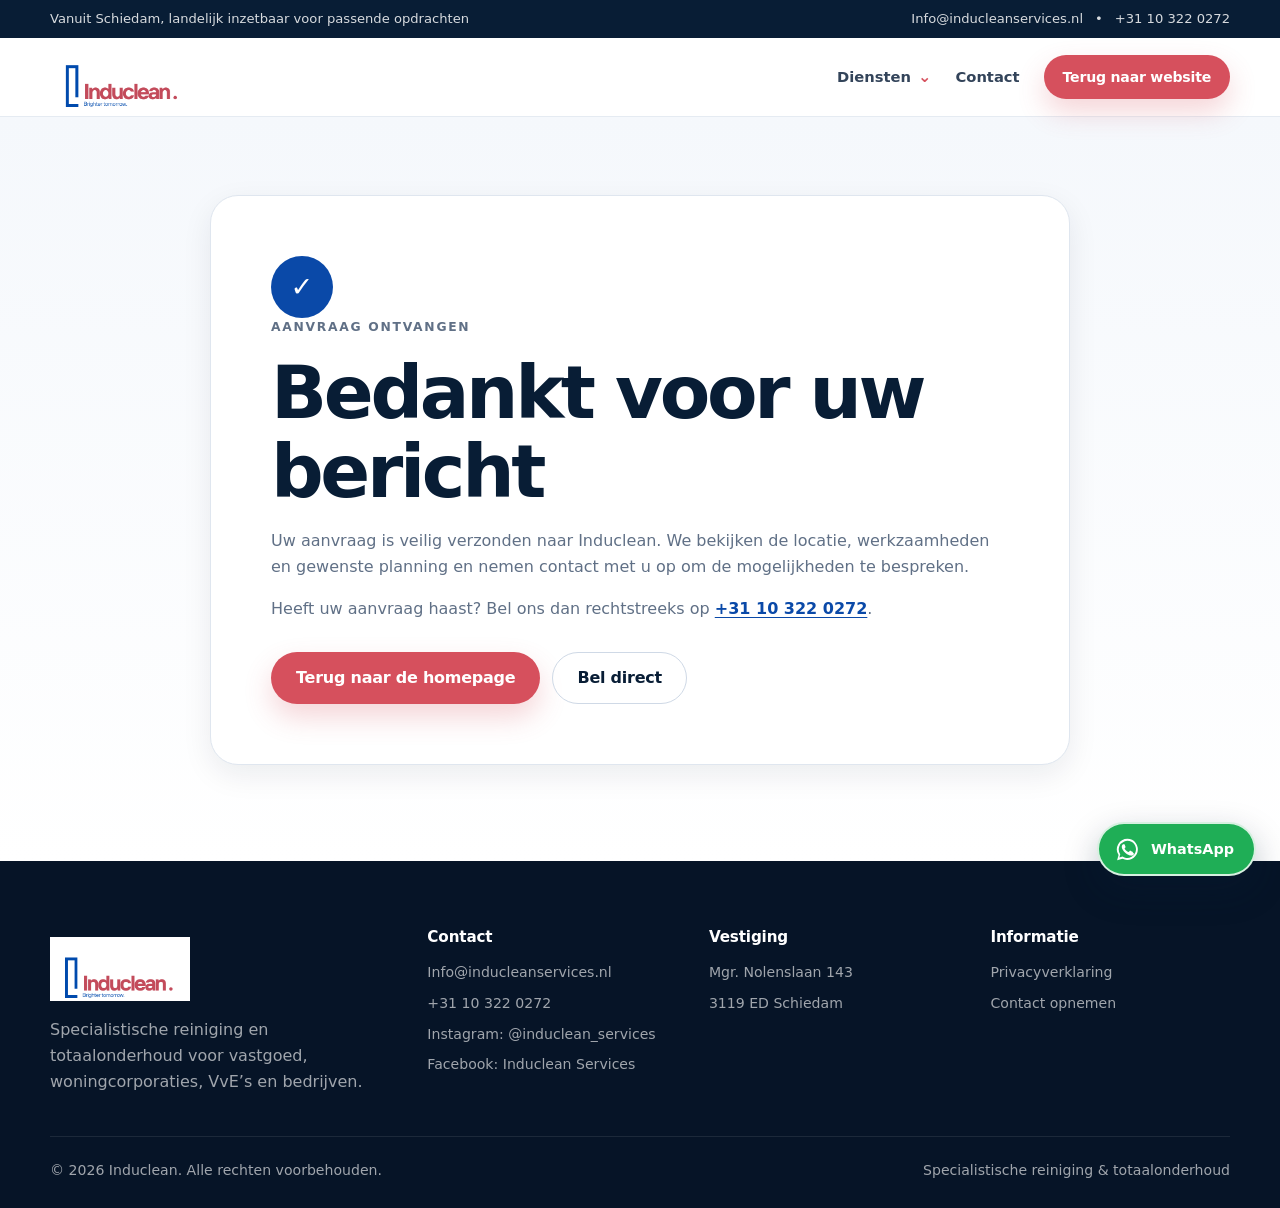
==== commit 8f2c2eb2: "Publiceer Induclean website v8" ====
--- a/bedankt.html
+++ b/bedankt.html
@@ -15,7 +15,7 @@
 
   <div class="topbar">
     <div class="container topbar-inner">
-      <span>Vanuit Schiedam, landelijk inzetbaar</span>
+      <span>Vanuit Schiedam, landelijk inzetbaar voor passende opdrachten</span>
       <div>
         <a href="mailto:info@inducleanservices.nl">Info@inducleanservices.nl</a>
         <span aria-hidden="true">•</span>
@@ -77,6 +77,8 @@
         <h3>Contact</h3>
         <a href="mailto:info@inducleanservices.nl">Info@inducleanservices.nl</a>
         <a href="tel:+31103220272">+31 10 322 0272</a>
+        <a href="https://www.instagram.com/induclean_services/" target="_blank" rel="noopener noreferrer">Instagram: @induclean_services</a>
+        <a href="https://www.facebook.com/p/Induclean-Services-61555142996797/" target="_blank" rel="noopener noreferrer">Facebook: Induclean Services</a>
       </div>
       <div>
         <h3>Vestiging</h3>
--- a/styles.css
+++ b/styles.css
@@ -360,6 +360,33 @@
 .service-nav a:hover { color: var(--blue); background: var(--surface); }
 .service-nav span { color: var(--red); font-size: 0.72rem; }
 
+.campaign-section { background: var(--surface); }
+.campaign-grid { display: grid; grid-template-columns: repeat(3, 1fr); gap: 18px; }
+.campaign-card {
+  min-height: 310px;
+  padding: 30px;
+  display: flex;
+  flex-direction: column;
+  border: 1px solid var(--line);
+  border-radius: var(--radius);
+  background: var(--white);
+  box-shadow: 0 7px 22px rgba(8, 29, 53, 0.04);
+  transition: transform 180ms ease, border-color 180ms ease, box-shadow 180ms ease;
+}
+.campaign-card:hover { transform: translateY(-4px); border-color: rgba(10,73,168,0.34); box-shadow: var(--shadow-sm); }
+.campaign-card:focus-visible { outline: 3px solid rgba(10,73,168,0.35); outline-offset: 4px; }
+.campaign-card > span { color: var(--red); font-size: 0.74rem; font-weight: 900; }
+.campaign-card h3 { margin: 42px 0 14px; font-size: 1.45rem; }
+.campaign-card p { margin: 0; color: var(--muted); }
+.campaign-card strong { margin-top: auto; padding-top: 26px; color: var(--blue); font-size: 0.9rem; }
+
+.team-section { background: var(--surface); }
+.team-grid { display: grid; grid-template-columns: repeat(2, 1fr); gap: 18px; }
+.team-card { padding: clamp(28px, 4vw, 44px); border: 1px solid var(--line); border-radius: var(--radius); background: var(--white); box-shadow: var(--shadow-sm); }
+.team-card > span { color: var(--red); font-size: 0.74rem; font-weight: 900; letter-spacing: 0.1em; text-transform: uppercase; }
+.team-card h3 { margin: 18px 0; font-size: clamp(1.8rem, 4vw, 2.7rem); }
+.team-card p { color: var(--muted); }
+
 .intro-section { background: var(--white); }
 .intro-grid { display: grid; grid-template-columns: 0.95fr 1.05fr; gap: clamp(44px, 8vw, 110px); align-items: start; }
 .intro-copy p { margin: 0; color: var(--muted); font-size: 1.08rem; }
@@ -442,6 +469,25 @@
 .photo-caption strong, .photo-caption span { position: static; display: block; padding: 0; border: 0; background: transparent; backdrop-filter: none; }
 .photo-caption strong { font-size: 1.05rem; }
 .photo-caption span { color: rgba(255,255,255,0.72); font-weight: 500; }
+
+.social-section { background: var(--white); }
+.social-heading { align-items: end; }
+.social-projects { display: grid; grid-template-columns: repeat(3, 1fr); gap: 18px; }
+.social-project-card { position: relative; min-height: 320px; overflow: hidden; border-radius: 22px; color: var(--white); background: var(--navy); box-shadow: var(--shadow-sm); }
+.social-project-card::after { content: ""; position: absolute; inset: 0; background: linear-gradient(180deg, rgba(5,20,39,0.04) 34%, rgba(5,20,39,0.92) 100%); transition: background 180ms ease; }
+.social-project-card img { width: 100%; height: 100%; object-fit: cover; transition: transform 240ms ease; }
+.social-project-card > span { position: absolute; right: 20px; bottom: 20px; left: 20px; z-index: 1; }
+.social-project-card strong, .social-project-card small { display: block; }
+.social-project-card strong { font-size: 1.08rem; }
+.social-project-card small { margin-top: 4px; color: rgba(255,255,255,0.72); font-size: 0.8rem; }
+.social-project-card:hover img { transform: scale(1.025); }
+.social-project-card:hover::after { background: linear-gradient(180deg, rgba(5,20,39,0.02) 28%, rgba(5,20,39,0.96) 100%); }
+.social-project-card:focus-visible { outline: 4px solid rgba(10,73,168,0.25); outline-offset: 4px; }
+.social-actions { margin-top: 22px; padding: 20px 22px; display: flex; align-items: center; justify-content: space-between; gap: 20px; border: 1px solid var(--line); border-radius: 18px; background: var(--surface); }
+.social-actions p { margin: 0; color: var(--navy); font-weight: 800; }
+.social-actions > div { display: flex; flex-wrap: wrap; gap: 10px; }
+.btn-outline { border: 1px solid #c8d3e1; color: var(--navy); background: var(--white); }
+.btn-outline:hover { border-color: var(--blue); color: var(--blue); }
 
 .audience-section { overflow: hidden; color: rgba(255,255,255,0.76); background: var(--navy); }
 .audience-layout { display: grid; grid-template-columns: 0.82fr 1.18fr; gap: 70px; align-items: center; }
@@ -489,8 +535,8 @@
 .contact-details span { color: rgba(255,255,255,0.5); font-size: 0.75rem; font-weight: 750; text-transform: uppercase; letter-spacing: 0.08em; }
 .contact-details strong { margin-top: 7px; color: var(--white); font-size: 0.93rem; line-height: 1.45; }
 .contact-details a:hover { border-color: rgba(255,255,255,0.25); }
-.certification-line { margin-top: 16px; display: flex; flex-wrap: wrap; gap: 8px; }
-.certification-line span { padding: 7px 10px; border-radius: 999px; color: rgba(255,255,255,0.7); background: rgba(255,255,255,0.07); font-size: 0.74rem; font-weight: 700; }
+.trust-line { margin-top: 16px; display: flex; flex-wrap: wrap; gap: 8px; }
+.trust-line span { padding: 7px 10px; border-radius: 999px; color: rgba(255,255,255,0.7); background: rgba(255,255,255,0.07); font-size: 0.74rem; font-weight: 700; }
 
 .contact-form { padding: 28px; display: grid; gap: 15px; border-radius: 24px; color: var(--ink); background: var(--white); }
 .form-row { display: grid; grid-template-columns: repeat(2, 1fr); gap: 12px; }
@@ -649,6 +695,8 @@
   .nav-links .nav-dropdown-menu a { padding: 10px 12px; }
   .hero { min-height: auto; }
   .hero-grid, .intro-grid, .audience-layout, .contact-card { grid-template-columns: 1fr; }
+  .campaign-grid { grid-template-columns: 1fr; }
+  .team-grid { grid-template-columns: 1fr; }
   .hero-grid { gap: 52px; }
   .hero-content { max-width: 760px; }
   .hero-visual { min-height: 500px; }
@@ -656,6 +704,7 @@
   .service-nav a { min-height: 72px; border-bottom: 1px solid var(--line); }
   .service-nav a:nth-child(4) { border-left: 1px solid var(--line); }
   .services-grid { grid-template-columns: repeat(2, 1fr); }
+  .social-project-card { min-height: 270px; }
   .service-card, .service-card:nth-child(4), .service-card:nth-child(5) { grid-column: auto; }
   .service-card:last-child { grid-column: span 2; }
   .photo-story-grid { min-height: 520px; grid-template-columns: 1.1fr 0.9fr; }
@@ -700,6 +749,10 @@
   .photo-small-stack > div { height: 230px; }
   .photo-small-stack span { left: 10px; right: 10px; bottom: 10px; padding: 10px; font-size: 0.74rem; }
   .photo-caption { left: 16px; bottom: 16px; }
+  .social-projects { grid-template-columns: 1fr; }
+  .social-project-card { min-height: 260px; }
+  .social-actions { align-items: flex-start; flex-direction: column; }
+  .social-actions > div, .social-actions .btn { width: 100%; }
   .audience-card { min-height: 210px; }
   .specialist-card img { height: 230px; }
   .specialist-note { align-items: flex-start; flex-direction: column; }
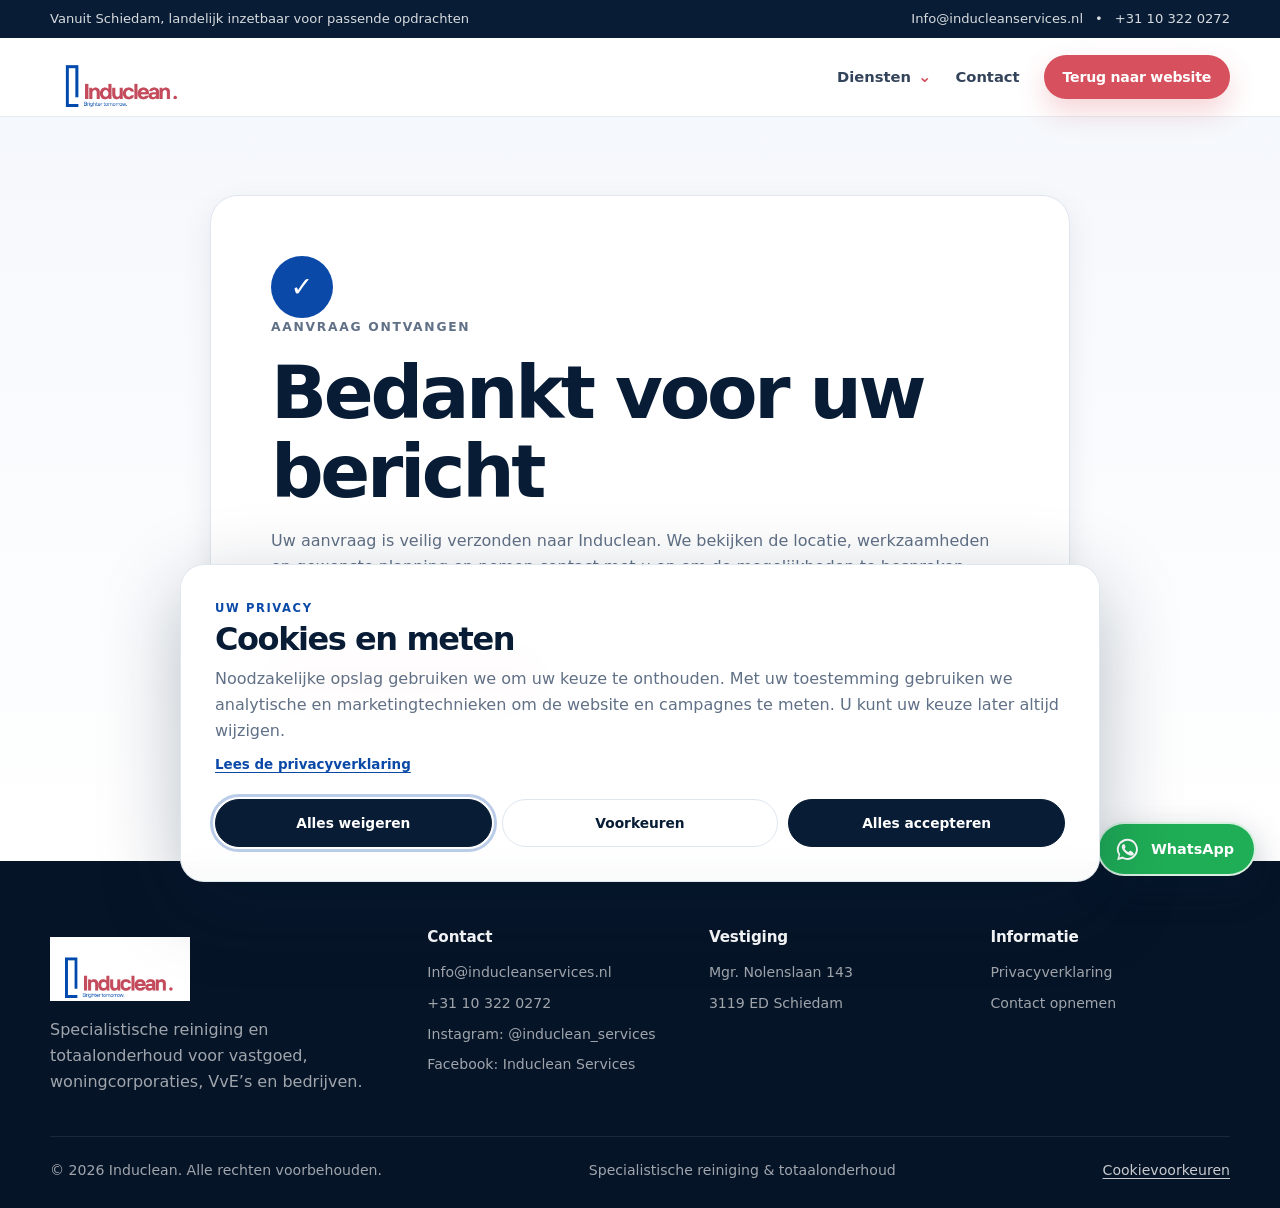
==== commit a95e1ef3: "Behoud live formulier en cookietoestemming" ====
--- a/bedankt.html
+++ b/bedankt.html
@@ -1,6 +1,14 @@
 <!doctype html>
 <html lang="nl">
 <head>
+  <script src="consent.js"></script>
+  <!-- Google Tag Manager -->
+  <script>(function(w,d,s,l,i){w[l]=w[l]||[];w[l].push({'gtm.start':
+  new Date().getTime(),event:'gtm.js'});var f=d.getElementsByTagName(s)[0],
+  j=d.createElement(s),dl=l!='dataLayer'?'&l='+l:'';j.async=true;j.src=
+  'https://www.googletagmanager.com/gtm.js?id='+i+dl;f.parentNode.insertBefore(j,f);
+  })(window,document,'script','dataLayer','GTM-NDWP36CN');</script>
+  <!-- End Google Tag Manager -->
   <meta charset="utf-8">
   <meta name="viewport" content="width=device-width, initial-scale=1">
   <title>Bedankt voor uw aanvraag | Induclean</title>
@@ -11,6 +19,9 @@
   <link rel="stylesheet" href="styles.css">
 </head>
 <body>
+  <!-- Google Tag Manager (noscript) -->
+  <noscript><iframe src="https://www.googletagmanager.com/ns.html?id=GTM-NDWP36CN" height="0" width="0" style="display:none;visibility:hidden"></iframe></noscript>
+  <!-- End Google Tag Manager (noscript) -->
   <a class="skip-link" href="#main">Ga naar de inhoud</a>
 
   <div class="topbar">
--- a/styles.css
+++ b/styles.css
@@ -547,6 +547,7 @@
 .contact-form .btn { width: 100%; border: 0; }
 .contact-form .btn:disabled { cursor: wait; opacity: 0.72; }
 .form-note { margin: -2px 0 0; color: var(--muted); font-size: 0.76rem; text-align: center; }
+.form-note.is-error { color: #b42318; font-weight: 750; }
 .hp-field { display: none !important; }
 .contact-form .privacy-check { display: flex; grid-template-columns: none; align-items: flex-start; gap: 10px; color: var(--muted); font-size: 0.77rem; font-weight: 550; line-height: 1.5; }
 .contact-form .privacy-check input { width: 18px; height: 18px; margin: 1px 0 0; flex: 0 0 auto; accent-color: var(--blue); box-shadow: none; }
@@ -652,6 +653,84 @@
 .whatsapp-float svg { width: 27px; height: 27px; flex: 0 0 27px; fill: currentColor; }
 .whatsapp-float:hover { transform: translateY(-3px); color: var(--white); background: #188d47; box-shadow: 0 18px 40px rgba(8,29,53,0.34); }
 .whatsapp-float:focus-visible { outline: 3px solid var(--navy); outline-offset: 3px; }
+
+.cookie-consent[hidden], .cookie-consent [hidden] { display: none !important; }
+.cookie-consent {
+  position: fixed;
+  z-index: 200;
+  left: 18px;
+  right: 18px;
+  bottom: 18px;
+  pointer-events: none;
+}
+.cookie-consent-card {
+  width: min(100%, 920px);
+  margin-inline: auto;
+  padding: clamp(22px, 4vw, 34px);
+  pointer-events: auto;
+  border: 1px solid rgba(223,230,239,0.95);
+  border-radius: 24px;
+  color: var(--ink);
+  background: rgba(255,255,255,0.98);
+  box-shadow: 0 24px 80px rgba(8,29,53,0.28);
+  backdrop-filter: blur(16px);
+}
+.cookie-consent-card h2 { margin: 4px 0 10px; color: var(--navy); font-size: clamp(1.45rem, 3vw, 2rem); }
+.cookie-consent-card p { margin: 0; color: var(--muted); }
+.cookie-consent-eyebrow { color: var(--blue) !important; font-size: 0.72rem; font-weight: 900; letter-spacing: 0.14em; text-transform: uppercase; }
+.cookie-consent-privacy { margin-top: 10px; display: inline-block; color: var(--blue); font-size: 0.84rem; font-weight: 800; text-decoration: underline; text-underline-offset: 3px; }
+.cookie-consent-actions { margin-top: 22px; display: grid; grid-template-columns: repeat(3, minmax(0, 1fr)); gap: 10px; }
+.cookie-consent-button {
+  min-height: 48px;
+  padding: 10px 16px;
+  cursor: pointer;
+  border: 1px solid var(--line);
+  border-radius: 999px;
+  color: var(--navy);
+  background: var(--white);
+  font-size: 0.86rem;
+  font-weight: 850;
+  transition: transform 160ms ease, border-color 160ms ease, background 160ms ease;
+}
+.cookie-consent-button:hover { transform: translateY(-1px); border-color: rgba(10,73,168,0.42); background: var(--blue-soft); }
+.cookie-consent-button:focus-visible { outline: 3px solid rgba(10,73,168,0.28); outline-offset: 2px; }
+.cookie-consent-button-strong { border-color: var(--navy); color: var(--white); background: var(--navy); }
+.cookie-consent-button-strong:hover { border-color: var(--blue); color: var(--white); background: var(--blue); }
+.cookie-consent-preferences .cookie-consent-actions { grid-template-columns: 0.7fr 1.3fr; }
+.cookie-consent-option {
+  margin-top: 12px;
+  padding: 14px 16px;
+  display: flex;
+  align-items: center;
+  justify-content: space-between;
+  gap: 20px;
+  border: 1px solid var(--line);
+  border-radius: 15px;
+  background: var(--surface);
+}
+.cookie-consent-option strong, .cookie-consent-option span { display: block; }
+.cookie-consent-option strong { color: var(--navy); font-size: 0.9rem; }
+.cookie-consent-option span { margin-top: 2px; color: var(--muted); font-size: 0.78rem; }
+.cookie-consent-option input { width: 22px; height: 22px; flex: 0 0 22px; accent-color: var(--blue); }
+.cookie-settings-link {
+  margin: 0;
+  padding: 0;
+  cursor: pointer;
+  border: 0;
+  color: rgba(255,255,255,0.78);
+  background: transparent;
+  font-size: 0.88rem;
+  text-decoration: underline;
+  text-underline-offset: 3px;
+}
+.cookie-settings-link:hover { color: var(--white); }
+
+@media (max-width: 700px) {
+  .cookie-consent { left: 10px; right: 10px; bottom: 10px; }
+  .cookie-consent-card { max-height: calc(100vh - 20px); overflow-y: auto; border-radius: 20px; }
+  .cookie-consent-actions, .cookie-consent-preferences .cookie-consent-actions { grid-template-columns: 1fr; }
+  .cookie-consent-summary .cookie-consent-actions [data-consent-action="accept"] { order: -1; }
+}
 
 @media (max-width: 1080px) {
   .nav-links { gap: 16px; font-size: 0.86rem; }
